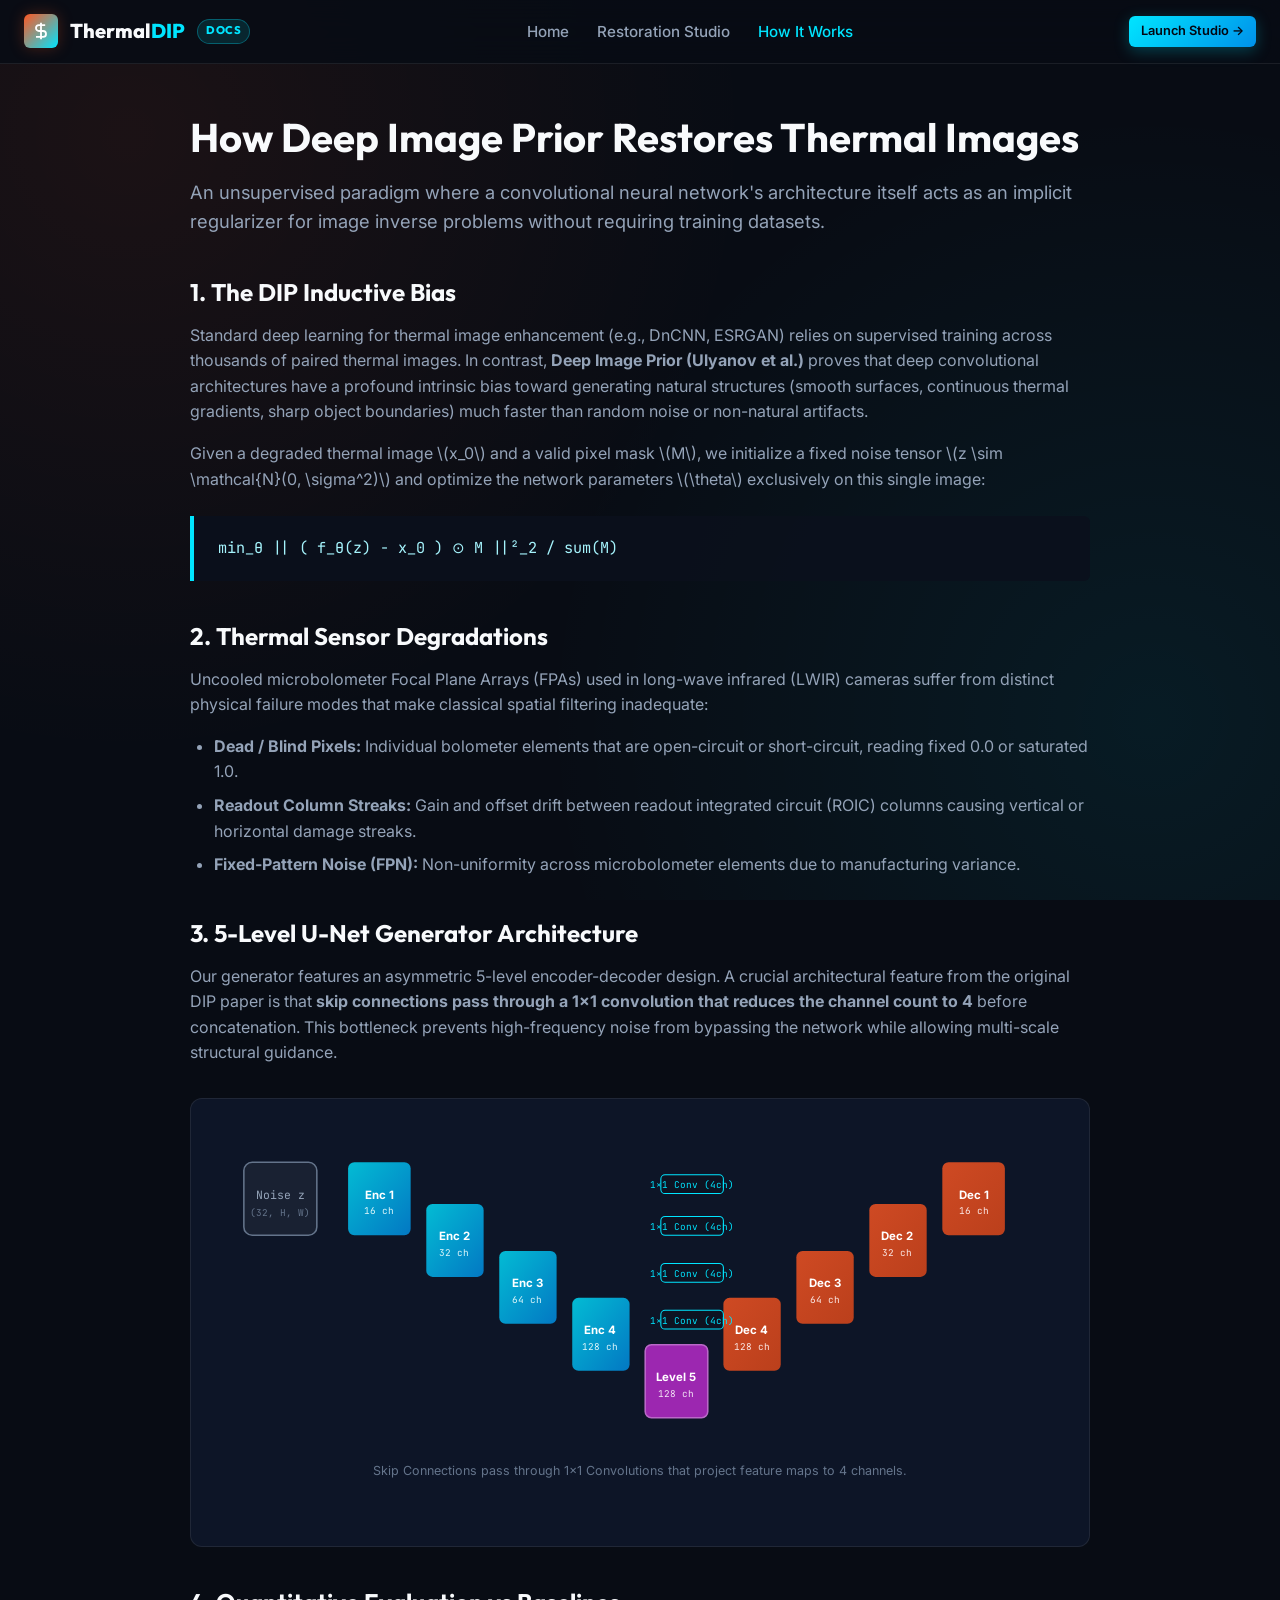
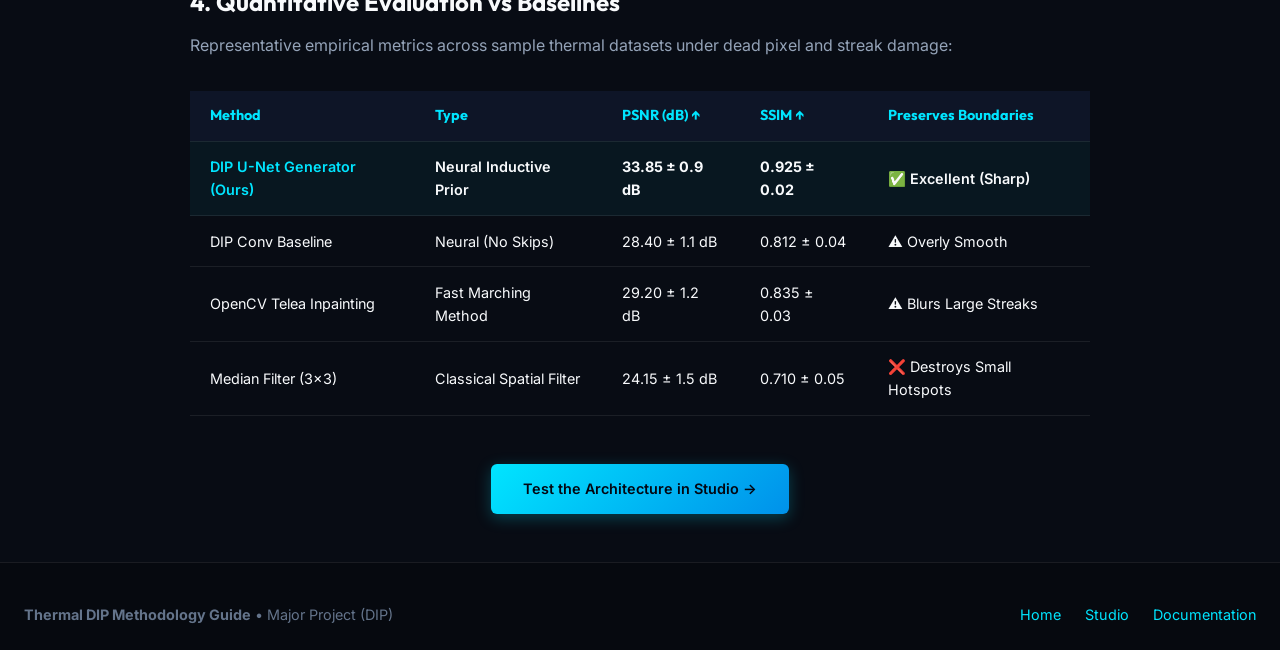
==== frontend/how-it-works.html @ 332047b4 "feat: complete end-to-end thermal DIP restoration suite with Colab notebooks, FastAPI backend, and W" ====
<!DOCTYPE html>
<html lang="en">
<head>
  <meta charset="UTF-8">
  <meta name="viewport" content="width=device-width, initial-scale=1.0">
  <title>How It Works | Deep Image Prior for Thermal Imaging</title>
  <meta name="description" content="Technical and mathematical breakdown of Deep Image Prior, 5-level U-Net architecture, and thermal image restoration.">
  <link rel="preconnect" href="https://fonts.googleapis.com">
  <link rel="preconnect" href="https://fonts.gstatic.com" crossorigin>
  <link href="https://fonts.googleapis.com/css2?family=Inter:wght@400;500;600;700&family=JetBrains+Mono:wght@400;500;700&family=Outfit:wght@600;700;800&display=swap" rel="stylesheet">
  <link rel="stylesheet" href="assets/css/theme.css">
  <link rel="stylesheet" href="assets/css/layout.css">
  <link rel="stylesheet" href="assets/css/components.css">
  <link rel="stylesheet" href="assets/css/pages.css">
</head>
<body>
  <div class="site-wrapper">
    <!-- Navbar -->
    <header class="site-navbar">
      <div class="container navbar-inner">
        <a href="index.html" class="brand-logo">
          <div class="brand-icon">
            <svg width="20" height="20" viewBox="0 0 24 24" fill="none" stroke="#fff" stroke-width="2.2">
              <path d="M12 2v20M17 5H9.5a3.5 3.5 0 0 0 0 7h5a3.5 3.5 0 0 1 0 7H6"/>
            </svg>
          </div>
          <span>Thermal<span style="color: var(--accent-cyan);">DIP</span></span>
          <span class="brand-badge">Docs</span>
        </a>

        <ul class="nav-links">
          <li><a href="index.html" class="nav-link">Home</a></li>
          <li><a href="restoration-studio.html" class="nav-link">Restoration Studio</a></li>
          <li><a href="how-it-works.html" class="nav-link active">How It Works</a></li>
        </ul>

        <div class="nav-actions">
          <a href="restoration-studio.html" class="btn btn-primary btn-sm">Launch Studio →</a>
        </div>
      </div>
    </header>

    <!-- Main Content -->
    <main class="container">
      <article class="content-section">
        <h1 style="font-size: 2.5rem; margin-bottom: 1rem;">
          How Deep Image Prior Restores Thermal Images
        </h1>
        <p style="font-size: 1.15rem; color: var(--text-secondary); margin-bottom: 2rem;">
          An unsupervised paradigm where a convolutional neural network's architecture itself acts as an implicit regularizer for image inverse problems without requiring training datasets.
        </p>

        <!-- Section 1: The Inductive Bias -->
        <h2 style="font-size: 1.5rem; margin-top: 2.5rem; margin-bottom: 1rem;">1. The DIP Inductive Bias</h2>
        <p style="color: var(--text-secondary); margin-bottom: 1rem;">
          Standard deep learning for thermal image enhancement (e.g., DnCNN, ESRGAN) relies on supervised training across thousands of paired thermal images. In contrast, <strong>Deep Image Prior (Ulyanov et al.)</strong> proves that deep convolutional architectures have a profound intrinsic bias toward generating natural structures (smooth surfaces, continuous thermal gradients, sharp object boundaries) much faster than random noise or non-natural artifacts.
        </p>
        <p style="color: var(--text-secondary);">
          Given a degraded thermal image \(x_0\) and a valid pixel mask \(M\), we initialize a fixed noise tensor \(z \sim \mathcal{N}(0, \sigma^2)\) and optimize the network parameters \(\theta\) exclusively on this single image:
        </p>

        <div class="math-card">
          min_θ  || ( f_θ(z) - x_0 ) ⊙ M ||²_2  /  sum(M)
        </div>

        <!-- Section 2: Sensor Degradations in Thermal Imaging -->
        <h2 style="font-size: 1.5rem; margin-top: 2.5rem; margin-bottom: 1rem;">2. Thermal Sensor Degradations</h2>
        <p style="color: var(--text-secondary); margin-bottom: 1rem;">
          Uncooled microbolometer Focal Plane Arrays (FPAs) used in long-wave infrared (LWIR) cameras suffer from distinct physical failure modes that make classical spatial filtering inadequate:
        </p>
        <ul style="color: var(--text-secondary); margin-left: 1.5rem; display: flex; flex-direction: column; gap: 0.5rem;">
          <li><strong>Dead / Blind Pixels:</strong> Individual bolometer elements that are open-circuit or short-circuit, reading fixed 0.0 or saturated 1.0.</li>
          <li><strong>Readout Column Streaks:</strong> Gain and offset drift between readout integrated circuit (ROIC) columns causing vertical or horizontal damage streaks.</li>
          <li><strong>Fixed-Pattern Noise (FPN):</strong> Non-uniformity across microbolometer elements due to manufacturing variance.</li>
        </ul>

        <!-- Section 3: 5-Level U-Net Architecture -->
        <h2 style="font-size: 1.5rem; margin-top: 2.5rem; margin-bottom: 1rem;">3. 5-Level U-Net Generator Architecture</h2>
        <p style="color: var(--text-secondary); margin-bottom: 1.5rem;">
          Our generator features an asymmetric 5-level encoder-decoder design. A crucial architectural feature from the original DIP paper is that <strong>skip connections pass through a 1×1 convolution that reduces the channel count to 4</strong> before concatenation. This bottleneck prevents high-frequency noise from bypassing the network while allowing multi-scale structural guidance.
        </p>

        <!-- SVG Architecture Diagram -->
        <div class="unet-diagram-box">
          <svg viewBox="0 0 800 360" width="100%" height="auto" xmlns="http://www.w3.org/2000/svg">
            <defs>
              <linearGradient id="encGrad" x1="0%" y1="0%" x2="100%" y2="100%">
                <stop offset="0%" stop-color="#00e5ff" stop-opacity="0.8"/>
                <stop offset="100%" stop-color="#0091ea" stop-opacity="0.8"/>
              </linearGradient>
              <linearGradient id="decGrad" x1="0%" y1="0%" x2="100%" y2="100%">
                <stop offset="0%" stop-color="#ff5722" stop-opacity="0.8"/>
                <stop offset="100%" stop-color="#e64a19" stop-opacity="0.8"/>
              </linearGradient>
              <linearGradient id="skipGrad" x1="0%" y1="0%" x2="100%" y2="0%">
                <stop offset="0%" stop-color="#00e5ff"/>
                <stop offset="100%" stop-color="#ff5722"/>
              </linearGradient>
            </defs>

            <!-- Noise Input -->
            <rect x="20" y="30" width="70" height="70" rx="8" fill="rgba(255,255,255,0.05)" stroke="#64748b" stroke-width="1.5"/>
            <text x="55" y="65" fill="#94a3b8" font-family="JetBrains Mono" font-size="11" text-anchor="middle">Noise z</text>
            <text x="55" y="82" fill="#64748b" font-family="JetBrains Mono" font-size="9" text-anchor="middle">(32, H, W)</text>

            <!-- Encoder Blocks -->
            <!-- Level 1 -->
            <rect x="120" y="30" width="60" height="70" rx="6" fill="url(#encGrad)"/>
            <text x="150" y="65" fill="#fff" font-family="Inter" font-weight="700" font-size="11" text-anchor="middle">Enc 1</text>
            <text x="150" y="80" fill="#e0f7fa" font-family="JetBrains Mono" font-size="9" text-anchor="middle">16 ch</text>

            <!-- Level 2 -->
            <rect x="195" y="70" width="55" height="70" rx="6" fill="url(#encGrad)"/>
            <text x="222" y="105" fill="#fff" font-family="Inter" font-weight="700" font-size="11" text-anchor="middle">Enc 2</text>
            <text x="222" y="120" fill="#e0f7fa" font-family="JetBrains Mono" font-size="9" text-anchor="middle">32 ch</text>

            <!-- Level 3 -->
            <rect x="265" y="115" width="55" height="70" rx="6" fill="url(#encGrad)"/>
            <text x="292" y="150" fill="#fff" font-family="Inter" font-weight="700" font-size="11" text-anchor="middle">Enc 3</text>
            <text x="292" y="165" fill="#e0f7fa" font-family="JetBrains Mono" font-size="9" text-anchor="middle">64 ch</text>

            <!-- Level 4 -->
            <rect x="335" y="160" width="55" height="70" rx="6" fill="url(#encGrad)"/>
            <text x="362" y="195" fill="#fff" font-family="Inter" font-weight="700" font-size="11" text-anchor="middle">Enc 4</text>
            <text x="362" y="210" fill="#e0f7fa" font-family="JetBrains Mono" font-size="9" text-anchor="middle">128 ch</text>

            <!-- Bottleneck Level 5 -->
            <rect x="405" y="205" width="60" height="70" rx="6" fill="#9c27b0" stroke="#ba68c8" stroke-width="1.5"/>
            <text x="435" y="240" fill="#fff" font-family="Inter" font-weight="700" font-size="11" text-anchor="middle">Level 5</text>
            <text x="435" y="255" fill="#f3e5f5" font-family="JetBrains Mono" font-size="9" text-anchor="middle">128 ch</text>

            <!-- Decoder Blocks -->
            <!-- Dec 4 -->
            <rect x="480" y="160" width="55" height="70" rx="6" fill="url(#decGrad)"/>
            <text x="507" y="195" fill="#fff" font-family="Inter" font-weight="700" font-size="11" text-anchor="middle">Dec 4</text>
            <text x="507" y="210" fill="#fbe9e7" font-family="JetBrains Mono" font-size="9" text-anchor="middle">128 ch</text>

            <!-- Dec 3 -->
            <rect x="550" y="115" width="55" height="70" rx="6" fill="url(#decGrad)"/>
            <text x="577" y="150" fill="#fff" font-family="Inter" font-weight="700" font-size="11" text-anchor="middle">Dec 3</text>
            <text x="577" y="165" fill="#fbe9e7" font-family="JetBrains Mono" font-size="9" text-anchor="middle">64 ch</text>

            <!-- Dec 2 -->
            <rect x="620" y="70" width="55" height="70" rx="6" fill="url(#decGrad)"/>
            <text x="647" y="105" fill="#fff" font-family="Inter" font-weight="700" font-size="11" text-anchor="middle">Dec 2</text>
            <text x="647" y="120" fill="#fbe9e7" font-family="JetBrains Mono" font-size="9" text-anchor="middle">32 ch</text>

            <!-- Dec 1 -->
            <rect x="690" y="30" width="60" height="70" rx="6" fill="url(#decGrad)"/>
            <text x="720" y="65" fill="#fff" font-family="Inter" font-weight="700" font-size="11" text-anchor="middle">Dec 1</text>
            <text x="720" y="80" fill="#fbe9e7" font-family="JetBrains Mono" font-size="9" text-anchor="middle">16 ch</text>

            <!-- 1x1 Skip Connections (4 channels bottleneck) -->
            <path d="M 180 50 L 690 50" stroke="url(#skipGrad)" stroke-width="2" stroke-dasharray="4,4"/>
            <rect x="420" y="42" width="60" height="18" rx="4" fill="#0d1322" stroke="var(--accent-cyan)" stroke-width="1"/>
            <text x="450" y="55" fill="#00e5ff" font-family="JetBrains Mono" font-size="9" text-anchor="middle">1×1 Conv (4ch)</text>

            <path d="M 250 90 L 620 90" stroke="url(#skipGrad)" stroke-width="2" stroke-dasharray="4,4"/>
            <rect x="420" y="82" width="60" height="18" rx="4" fill="#0d1322" stroke="var(--accent-cyan)" stroke-width="1"/>
            <text x="450" y="95" fill="#00e5ff" font-family="JetBrains Mono" font-size="9" text-anchor="middle">1×1 Conv (4ch)</text>

            <path d="M 320 135 L 550 135" stroke="url(#skipGrad)" stroke-width="2" stroke-dasharray="4,4"/>
            <rect x="420" y="127" width="60" height="18" rx="4" fill="#0d1322" stroke="var(--accent-cyan)" stroke-width="1"/>
            <text x="450" y="140" fill="#00e5ff" font-family="JetBrains Mono" font-size="9" text-anchor="middle">1×1 Conv (4ch)</text>

            <path d="M 390 180 L 480 180" stroke="url(#skipGrad)" stroke-width="2" stroke-dasharray="4,4"/>
            <rect x="420" y="172" width="60" height="18" rx="4" fill="#0d1322" stroke="var(--accent-cyan)" stroke-width="1"/>
            <text x="450" y="185" fill="#00e5ff" font-family="JetBrains Mono" font-size="9" text-anchor="middle">1×1 Conv (4ch)</text>

            <text x="400" y="330" fill="#64748b" font-family="Inter" font-size="12" text-anchor="middle">
              Skip Connections pass through 1×1 Convolutions that project feature maps to 4 channels.
            </text>
          </svg>
        </div>

        <!-- Section 4: Quantitative Benchmark Table -->
        <h2 style="font-size: 1.5rem; margin-top: 2.5rem; margin-bottom: 1rem;">4. Quantitative Evaluation vs Baselines</h2>
        <p style="color: var(--text-secondary); margin-bottom: 1rem;">
          Representative empirical metrics across sample thermal datasets under dead pixel and streak damage:
        </p>

        <div class="table-responsive">
          <table class="benchmark-table">
            <thead>
              <tr>
                <th>Method</th>
                <th>Type</th>
                <th>PSNR (dB) ↑</th>
                <th>SSIM ↑</th>
                <th>Preserves Boundaries</th>
              </tr>
            </thead>
            <tbody>
              <tr style="background: rgba(0, 229, 255, 0.05); font-weight: 600;">
                <td style="color: var(--accent-cyan);">DIP U-Net Generator (Ours)</td>
                <td>Neural Inductive Prior</td>
                <td><strong>33.85 ± 0.9 dB</strong></td>
                <td><strong>0.925 ± 0.02</strong></td>
                <td>✅ Excellent (Sharp)</td>
              </tr>
              <tr>
                <td>DIP Conv Baseline</td>
                <td>Neural (No Skips)</td>
                <td>28.40 ± 1.1 dB</td>
                <td>0.812 ± 0.04</td>
                <td>⚠️ Overly Smooth</td>
              </tr>
              <tr>
                <td>OpenCV Telea Inpainting</td>
                <td>Fast Marching Method</td>
                <td>29.20 ± 1.2 dB</td>
                <td>0.835 ± 0.03</td>
                <td>⚠️ Blurs Large Streaks</td>
              </tr>
              <tr>
                <td>Median Filter (3×3)</td>
                <td>Classical Spatial Filter</td>
                <td>24.15 ± 1.5 dB</td>
                <td>0.710 ± 0.05</td>
                <td>❌ Destroys Small Hotspots</td>
              </tr>
            </tbody>
          </table>
        </div>

        <div style="text-align: center; margin: 3rem 0;">
          <a href="restoration-studio.html" class="btn btn-primary" style="padding: 0.85rem 2rem;">
            Test the Architecture in Studio →
          </a>
        </div>
      </article>
    </main>

    <!-- Footer -->
    <footer class="site-footer">
      <div class="container footer-inner">
        <div>
          <strong>Thermal DIP Methodology Guide</strong> • Major Project (DIP)
        </div>
        <ul class="footer-links">
          <li><a href="index.html">Home</a></li>
          <li><a href="restoration-studio.html">Studio</a></li>
          <li><a href="how-it-works.html">Documentation</a></li>
        </ul>
      </div>
    </footer>
  </div>
</body>
</html>
---- frontend/assets/css/theme.css ----
/* Design Tokens & Theme Variables */
:root {
  --bg-main: #080c14;
  --bg-card: rgba(15, 23, 42, 0.75);
  --bg-card-hover: rgba(24, 34, 58, 0.85);
  --bg-input: rgba(10, 16, 30, 0.8);
  --border-card: rgba(255, 255, 255, 0.08);
  --border-focus: rgba(0, 229, 255, 0.4);
  
  /* Primary & Accent Colors */
  --accent-cyan: #00e5ff;
  --accent-cyan-glow: rgba(0, 229, 255, 0.25);
  --accent-orange: #ff5722;
  --accent-orange-glow: rgba(255, 87, 34, 0.25);
  --accent-purple: #9c27b0;
  --accent-green: #00e676;
  --accent-red: #ff1744;
  
  /* Text */
  --text-primary: #f8fafc;
  --text-secondary: #94a3b8;
  --text-muted: #64748b;
  
  /* Typography */
  --font-sans: 'Inter', system-ui, -apple-system, sans-serif;
  --font-display: 'Outfit', 'Inter', system-ui, sans-serif;
  --font-mono: 'JetBrains Mono', 'Fira Code', monospace;
  
  /* Elevation & Glassmorphism */
  --glass-blur: blur(16px);
  --shadow-card: 0 10px 30px -10px rgba(0, 0, 0, 0.5);
  --shadow-glow: 0 0 25px rgba(0, 229, 255, 0.15);
  --radius-sm: 6px;
  --radius-md: 12px;
  --radius-lg: 18px;
  --radius-pill: 9999px;
  --transition-fast: 0.2s cubic-bezier(0.4, 0, 0.2, 1);
  --transition-normal: 0.3s cubic-bezier(0.4, 0, 0.2, 1);
}

* {
  box-sizing: border-box;
  margin: 0;
  padding: 0;
}

body {
  background-color: var(--bg-main);
  background-image: 
    radial-gradient(circle at 10% 15%, rgba(255, 87, 34, 0.08) 0%, transparent 45%),
    radial-gradient(circle at 90% 80%, rgba(0, 229, 255, 0.07) 0%, transparent 45%),
    linear-gradient(180deg, rgba(8, 12, 20, 0) 0%, rgba(8, 12, 20, 1) 100%);
  background-attachment: fixed;
  color: var(--text-primary);
  font-family: var(--font-sans);
  min-height: 100vh;
  line-height: 1.6;
  -webkit-font-smoothing: antialiased;
}

h1, h2, h3, h4, h5 {
  font-family: var(--font-display);
  font-weight: 700;
  color: var(--text-primary);
  line-height: 1.25;
}

a {
  color: var(--accent-cyan);
  text-decoration: none;
  transition: color var(--transition-fast);
}

a:hover {
  color: #33ebff;
}

code, pre {
  font-family: var(--font-mono);
}
---- frontend/assets/css/layout.css ----
/* Layout & Structural Components */
.site-wrapper {
  display: flex;
  flex-direction: column;
  min-height: 100vh;
}

.container {
  width: 100%;
  max-width: 1320px;
  margin: 0 auto;
  padding: 0 1.5rem;
}

/* Navbar */
.site-navbar {
  position: sticky;
  top: 0;
  z-index: 100;
  background: rgba(8, 12, 20, 0.85);
  backdrop-filter: var(--glass-blur);
  border-bottom: 1px solid var(--border-card);
  padding: 0.9rem 0;
}

.navbar-inner {
  display: flex;
  align-items: center;
  justify-content: space-between;
  gap: 1.5rem;
}

.brand-logo {
  display: flex;
  align-items: center;
  gap: 0.75rem;
  font-family: var(--font-display);
  font-size: 1.25rem;
  font-weight: 800;
  color: var(--text-primary);
  text-decoration: none;
}

.brand-icon {
  width: 34px;
  height: 34px;
  border-radius: var(--radius-sm);
  background: linear-gradient(135deg, var(--accent-orange), var(--accent-cyan));
  display: flex;
  align-items: center;
  justify-content: center;
  box-shadow: 0 0 15px var(--accent-orange-glow);
}

.brand-badge {
  font-size: 0.7rem;
  text-transform: uppercase;
  letter-spacing: 0.05em;
  padding: 0.15rem 0.5rem;
  background: rgba(0, 229, 255, 0.12);
  color: var(--accent-cyan);
  border: 1px solid rgba(0, 229, 255, 0.3);
  border-radius: var(--radius-pill);
}

.nav-links {
  display: flex;
  align-items: center;
  gap: 1.75rem;
  list-style: none;
}

.nav-link {
  font-size: 0.95rem;
  font-weight: 500;
  color: var(--text-secondary);
  transition: all var(--transition-fast);
}

.nav-link:hover, .nav-link.active {
  color: var(--accent-cyan);
}

.nav-actions {
  display: flex;
  align-items: center;
  gap: 1rem;
}

/* Footer */
.site-footer {
  margin-top: auto;
  border-top: 1px solid var(--border-card);
  padding: 2.5rem 0 1.5rem 0;
  background: rgba(6, 9, 15, 0.9);
  color: var(--text-muted);
  font-size: 0.9rem;
}

.footer-inner {
  display: flex;
  justify-content: space-between;
  align-items: center;
  flex-wrap: wrap;
  gap: 1.5rem;
}

.footer-links {
  display: flex;
  gap: 1.5rem;
  list-style: none;
}

@media (max-width: 768px) {
  .nav-links {
    display: none;
  }
}
---- frontend/assets/css/components.css ----
/* Interactive UI Components & Glassmorphism Cards */

.card {
  background: var(--bg-card);
  backdrop-filter: var(--glass-blur);
  border: 1px solid var(--border-card);
  border-radius: var(--radius-md);
  padding: 1.5rem;
  box-shadow: var(--shadow-card);
  transition: transform var(--transition-fast), border-color var(--transition-fast);
}

.card:hover {
  border-color: rgba(255, 255, 255, 0.15);
}

.card-title {
  font-size: 1.15rem;
  font-weight: 600;
  margin-bottom: 1rem;
  display: flex;
  align-items: center;
  gap: 0.5rem;
}

/* Status Pill */
.status-pill {
  display: inline-flex;
  align-items: center;
  gap: 0.5rem;
  padding: 0.35rem 0.85rem;
  border-radius: var(--radius-pill);
  font-size: 0.8rem;
  font-weight: 500;
  background: rgba(15, 23, 42, 0.8);
  border: 1px solid var(--border-card);
}

.status-dot {
  width: 8px;
  height: 8px;
  border-radius: 50%;
  background: var(--text-muted);
}

.status-dot.online {
  background: var(--accent-green);
  box-shadow: 0 0 10px rgba(0, 230, 118, 0.6);
}

.status-dot.offline {
  background: var(--accent-red);
}

.status-dot.busy {
  background: var(--accent-orange);
  animation: pulse 1.5s infinite;
}

@keyframes pulse {
  0% { transform: scale(0.9); opacity: 0.6; }
  50% { transform: scale(1.2); opacity: 1; }
  100% { transform: scale(0.9); opacity: 0.6; }
}

/* Buttons */
.btn {
  display: inline-flex;
  align-items: center;
  justify-content: center;
  gap: 0.5rem;
  padding: 0.65rem 1.25rem;
  font-family: var(--font-sans);
  font-size: 0.9rem;
  font-weight: 600;
  border-radius: var(--radius-sm);
  cursor: pointer;
  border: none;
  transition: all var(--transition-fast);
}

.btn-primary {
  background: linear-gradient(135deg, var(--accent-cyan), #0091ea);
  color: #030712;
  box-shadow: 0 4px 15px var(--accent-cyan-glow);
}

.btn-primary:hover {
  transform: translateY(-1px);
  box-shadow: 0 6px 20px rgba(0, 229, 255, 0.4);
}

.btn-primary:disabled {
  opacity: 0.4;
  cursor: not-allowed;
  transform: none;
}

.btn-danger {
  background: rgba(255, 23, 68, 0.15);
  color: #ff5252;
  border: 1px solid rgba(255, 23, 68, 0.4);
}

.btn-danger:hover {
  background: rgba(255, 23, 68, 0.25);
}

.btn-secondary {
  background: rgba(255, 255, 255, 0.05);
  color: var(--text-primary);
  border: 1px solid var(--border-card);
}

.btn-secondary:hover {
  background: rgba(255, 255, 255, 0.1);
  border-color: rgba(255, 255, 255, 0.2);
}

.btn-sm {
  padding: 0.35rem 0.75rem;
  font-size: 0.8rem;
}

/* Inputs & Form Controls */
.form-group {
  margin-bottom: 1.1rem;
}

.form-label {
  display: block;
  font-size: 0.85rem;
  font-weight: 500;
  color: var(--text-secondary);
  margin-bottom: 0.4rem;
}

.form-control, .form-select {
  width: 100%;
  padding: 0.6rem 0.85rem;
  background: var(--bg-input);
  border: 1px solid var(--border-card);
  border-radius: var(--radius-sm);
  color: var(--text-primary);
  font-family: var(--font-sans);
  font-size: 0.9rem;
  outline: none;
  transition: border-color var(--transition-fast);
}

.form-control:focus, .form-select:focus {
  border-color: var(--border-focus);
  box-shadow: 0 0 10px var(--accent-cyan-glow);
}

/* Progress Bar */
.progress-container {
  margin: 1.25rem 0;
}

.progress-header {
  display: flex;
  justify-content: space-between;
  font-size: 0.85rem;
  margin-bottom: 0.4rem;
  color: var(--text-secondary);
}

.progress-track {
  width: 100%;
  height: 8px;
  background: rgba(255, 255, 255, 0.05);
  border-radius: var(--radius-pill);
  overflow: hidden;
}

.progress-fill {
  height: 100%;
  width: 0%;
  background: linear-gradient(90deg, var(--accent-cyan), var(--accent-orange));
  border-radius: var(--radius-pill);
  transition: width 0.3s ease;
}

/* Metrics Badges & Stats */
.stat-card {
  background: rgba(10, 16, 28, 0.6);
  border: 1px solid var(--border-card);
  border-radius: var(--radius-sm);
  padding: 1rem;
  text-align: center;
}

.stat-value {
  font-family: var(--font-mono);
  font-size: 1.5rem;
  font-weight: 700;
  color: var(--accent-cyan);
}

.stat-label {
  font-size: 0.75rem;
  text-transform: uppercase;
  color: var(--text-muted);
  letter-spacing: 0.05em;
  margin-top: 0.2rem;
}

/* Before / After Slider */
.slider-container {
  position: relative;
  width: 100%;
  aspect-ratio: 1 / 1;
  max-width: 520px;
  margin: 0 auto;
  border-radius: var(--radius-md);
  overflow: hidden;
  box-shadow: var(--shadow-card);
  border: 1px solid var(--border-card);
  user-select: none;
  background: #000;
}

.slider-img {
  position: absolute;
  top: 0;
  left: 0;
  width: 100%;
  height: 100%;
  object-fit: contain;
}

.slider-overlay {
  position: absolute;
  top: 0;
  left: 0;
  height: 100%;
  width: 50%;
  overflow: hidden;
}

.slider-handle {
  position: absolute;
  top: 0;
  bottom: 0;
  left: 50%;
  width: 2px;
  background: var(--accent-cyan);
  box-shadow: 0 0 10px var(--accent-cyan);
  cursor: ew-resize;
}

.slider-button {
  position: absolute;
  top: 50%;
  left: 50%;
  transform: translate(-50%, -50%);
  width: 32px;
  height: 32px;
  background: #080c14;
  border: 2px solid var(--accent-cyan);
  border-radius: 50%;
  display: flex;
  align-items: center;
  justify-content: center;
  color: var(--accent-cyan);
  font-size: 12px;
}

/* Modal */
.modal-backdrop {
  position: fixed;
  top: 0;
  left: 0;
  right: 0;
  bottom: 0;
  background: rgba(0, 0, 0, 0.75);
  backdrop-filter: var(--glass-blur);
  display: none;
  align-items: center;
  justify-content: center;
  z-index: 1000;
}

.modal-backdrop.active {
  display: flex;
}

.modal-box {
  background: #0d1322;
  border: 1px solid var(--border-card);
  border-radius: var(--radius-md);
  padding: 2rem;
  max-width: 500px;
  width: 90%;
  box-shadow: 0 20px 40px rgba(0, 0, 0, 0.7);
}
---- frontend/assets/css/pages.css ----
/* Page-Specific Styles */

/* ===============================
   Landing Page Styles
================================ */
.hero-section {
  padding: 5rem 0 3.5rem 0;
  text-align: center;
}

.hero-pill {
  display: inline-flex;
  align-items: center;
  gap: 0.5rem;
  padding: 0.4rem 1rem;
  border-radius: var(--radius-pill);
  background: rgba(0, 229, 255, 0.1);
  border: 1px solid rgba(0, 229, 255, 0.3);
  color: var(--accent-cyan);
  font-size: 0.85rem;
  font-weight: 600;
  margin-bottom: 1.5rem;
}

.hero-title {
  font-size: 3.25rem;
  max-width: 900px;
  margin: 0 auto 1.5rem auto;
  letter-spacing: -0.02em;
}

.hero-title .gradient-text {
  background: linear-gradient(135deg, var(--accent-cyan), var(--accent-orange));
  -webkit-background-clip: text;
  -webkit-text-fill-color: transparent;
}

.hero-subtitle {
  font-size: 1.2rem;
  color: var(--text-secondary);
  max-width: 720px;
  margin: 0 auto 2.5rem auto;
}

.hero-actions {
  display: flex;
  justify-content: center;
  gap: 1.25rem;
  flex-wrap: wrap;
}

.features-grid {
  display: grid;
  grid-template-columns: repeat(auto-fit, minmax(320px, 1fr));
  gap: 2rem;
  margin: 4rem 0;
}

.feature-icon-box {
  width: 48px;
  height: 48px;
  border-radius: var(--radius-sm);
  background: rgba(0, 229, 255, 0.1);
  border: 1px solid rgba(0, 229, 255, 0.3);
  color: var(--accent-cyan);
  display: flex;
  align-items: center;
  justify-content: center;
  margin-bottom: 1.25rem;
}

/* ===============================
   Restoration Studio Styles
================================ */
.studio-layout {
  display: grid;
  grid-template-columns: 360px 1fr 340px;
  gap: 1.5rem;
  margin: 2rem 0 3rem 0;
}

@media (max-width: 1200px) {
  .studio-layout {
    grid-template-columns: 1fr;
  }
}

.studio-panel {
  display: flex;
  flex-direction: column;
  gap: 1.25rem;
}

.canvas-wrapper {
  position: relative;
  width: 100%;
  aspect-ratio: 1 / 1;
  max-width: 500px;
  margin: 0 auto;
  border-radius: var(--radius-md);
  border: 1px solid var(--border-card);
  overflow: hidden;
  background: #000;
}

.drawing-canvas {
  position: absolute;
  top: 0;
  left: 0;
  width: 100%;
  height: 100%;
  cursor: crosshair;
  z-index: 10;
}

.canvas-tools-bar {
  display: flex;
  gap: 0.5rem;
  align-items: center;
  flex-wrap: wrap;
  padding: 0.5rem;
  background: rgba(10, 16, 28, 0.8);
  border-radius: var(--radius-sm);
  border: 1px solid var(--border-card);
}

.metrics-grid {
  display: grid;
  grid-template-columns: repeat(2, 1fr);
  gap: 0.75rem;
}

/* ===============================
   How It Works Styles
================================ */
.content-section {
  max-width: 900px;
  margin: 3rem auto;
}

.math-card {
  background: rgba(10, 16, 28, 0.9);
  border-left: 4px solid var(--accent-cyan);
  padding: 1.25rem 1.5rem;
  border-radius: 0 var(--radius-sm) var(--radius-sm) 0;
  font-family: var(--font-mono);
  font-size: 0.95rem;
  margin: 1.5rem 0;
  color: #a5f3fc;
}

.unet-diagram-box {
  background: rgba(15, 23, 42, 0.9);
  border: 1px solid var(--border-card);
  border-radius: var(--radius-md);
  padding: 2rem;
  text-align: center;
  margin: 2rem 0;
}

.table-responsive {
  overflow-x: auto;
  margin: 2rem 0;
}

.benchmark-table {
  width: 100%;
  border-collapse: collapse;
  font-size: 0.9rem;
}

.benchmark-table th, .benchmark-table td {
  padding: 0.85rem 1.25rem;
  text-align: left;
  border-bottom: 1px solid var(--border-card);
}

.benchmark-table th {
  background: rgba(15, 23, 42, 0.9);
  color: var(--accent-cyan);
  font-family: var(--font-display);
}

.benchmark-table tr:hover td {
  background: rgba(255, 255, 255, 0.02);
}
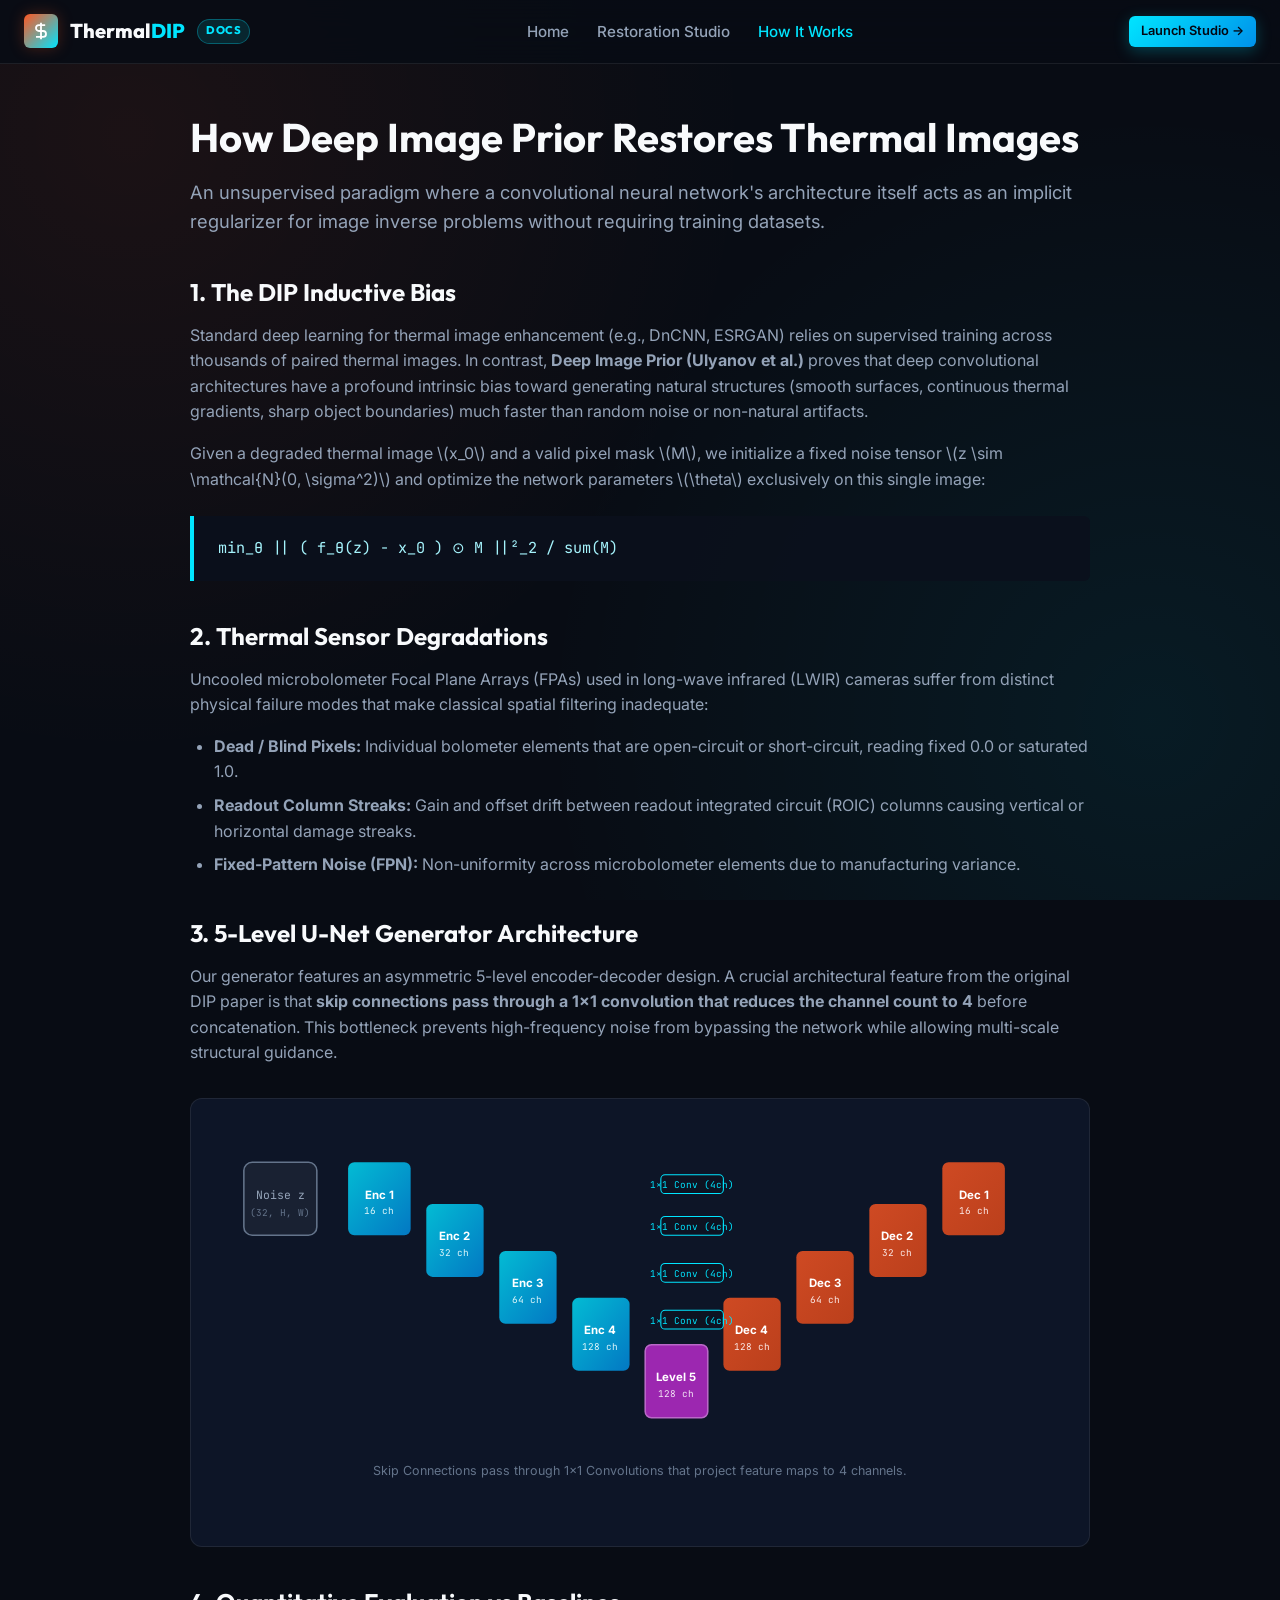
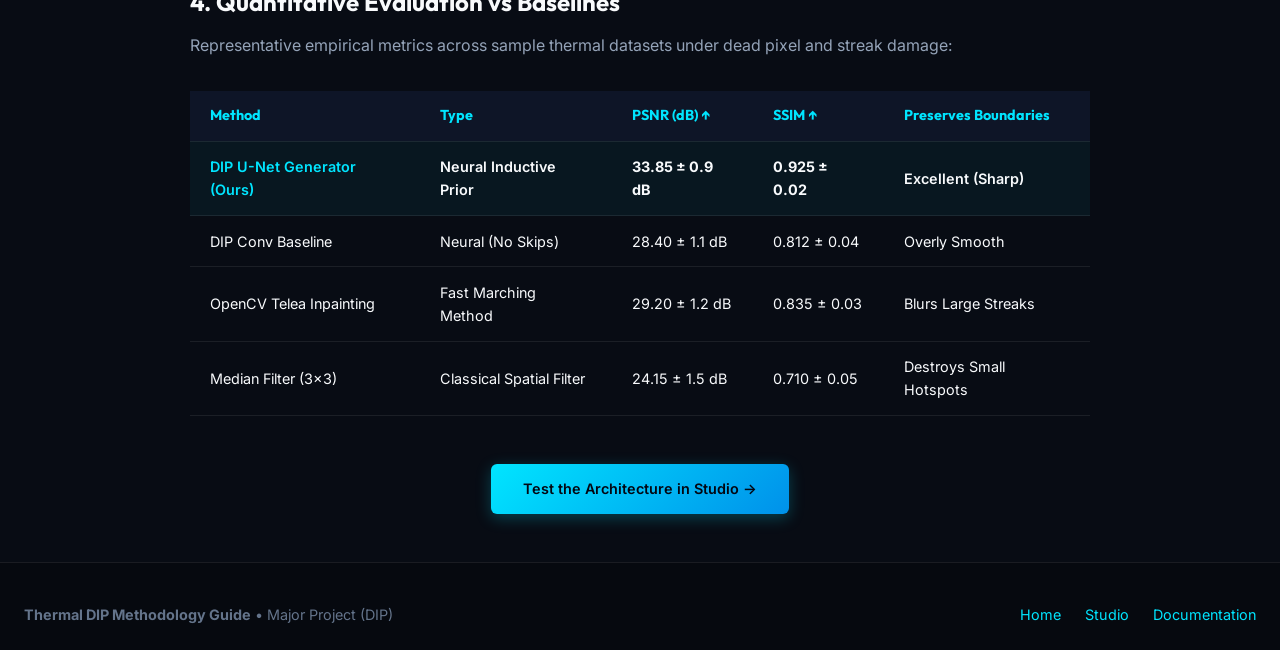
==== commit e5c9d16a: "style: remove emojis and mount frontend static files in FastAPI entrypoint" ====
--- a/frontend/how-it-works.html
+++ b/frontend/how-it-works.html
@@ -196,28 +196,28 @@
                 <td>Neural Inductive Prior</td>
                 <td><strong>33.85 ± 0.9 dB</strong></td>
                 <td><strong>0.925 ± 0.02</strong></td>
-                <td>✅ Excellent (Sharp)</td>
+                <td>Excellent (Sharp)</td>
               </tr>
               <tr>
                 <td>DIP Conv Baseline</td>
                 <td>Neural (No Skips)</td>
                 <td>28.40 ± 1.1 dB</td>
                 <td>0.812 ± 0.04</td>
-                <td>⚠️ Overly Smooth</td>
+                <td>Overly Smooth</td>
               </tr>
               <tr>
                 <td>OpenCV Telea Inpainting</td>
                 <td>Fast Marching Method</td>
                 <td>29.20 ± 1.2 dB</td>
                 <td>0.835 ± 0.03</td>
-                <td>⚠️ Blurs Large Streaks</td>
+                <td>Blurs Large Streaks</td>
               </tr>
               <tr>
                 <td>Median Filter (3×3)</td>
                 <td>Classical Spatial Filter</td>
                 <td>24.15 ± 1.5 dB</td>
                 <td>0.710 ± 0.05</td>
-                <td>❌ Destroys Small Hotspots</td>
+                <td>Destroys Small Hotspots</td>
               </tr>
             </tbody>
           </table>
